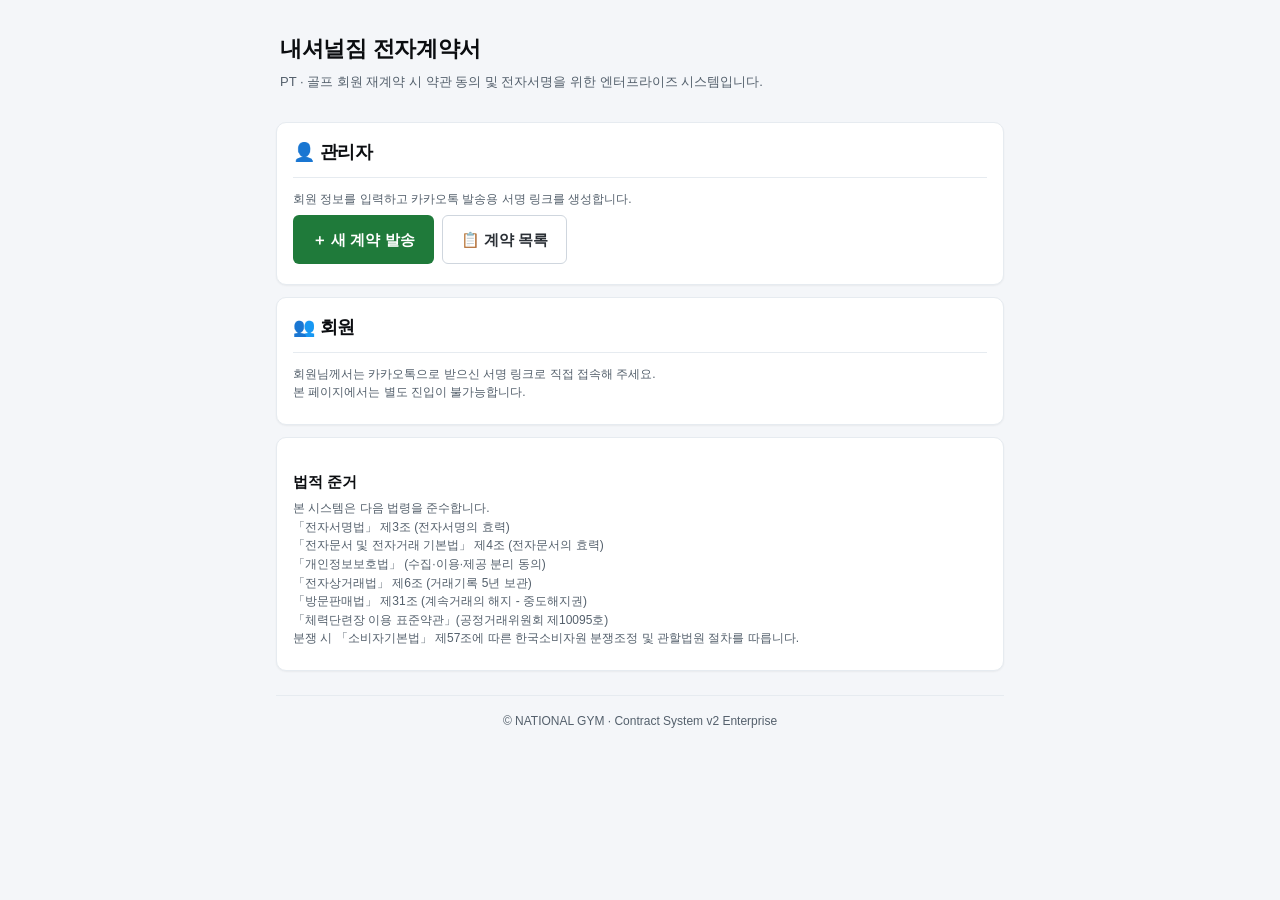
==== index.html @ 3b11f5cb "feat(contract): v2 Enterprise — checkbox consent, identity gate, audit hardening 회원 동의 플로우와 무결성·법적 준" ====
<!doctype html>
<html lang="ko">
<head>
<meta charset="utf-8">
<meta name="viewport" content="width=device-width,initial-scale=1">
<meta name="theme-color" content="#1f7a3a">
<title>내셔널짐 전자계약서</title>
<link rel="stylesheet" href="./css/style.css">
</head>
<body>
<div class="container">
<header class="brand-bar">
  <h1>내셔널짐 전자계약서</h1>
  <p class="muted">PT · 골프 회원 재계약 시 약관 동의 및 전자서명을 위한 엔터프라이즈 시스템입니다.</p>
</header>

<section class="card">
  <h2>👤 관리자</h2>
  <p class="muted small">회원 정보를 입력하고 카카오톡 발송용 서명 링크를 생성합니다.</p>
  <p class="toolbar">
    <a class="btn-primary" href="./admin.html">＋ 새 계약 발송</a>
    <a class="btn-ghost" href="./list.html">📋 계약 목록</a>
  </p>
</section>

<section class="card">
  <h2>👥 회원</h2>
  <p class="muted small">회원님께서는 카카오톡으로 받으신 서명 링크로 직접 접속해 주세요.<br>
  본 페이지에서는 별도 진입이 불가능합니다.</p>
</section>

<section class="card">
  <h3>법적 준거</h3>
  <p class="muted small">
    본 시스템은 다음 법령을 준수합니다.<br>
    「전자서명법」 제3조 (전자서명의 효력)<br>
    「전자문서 및 전자거래 기본법」 제4조 (전자문서의 효력)<br>
    「개인정보보호법」 (수집·이용·제공 분리 동의)<br>
    「전자상거래법」 제6조 (거래기록 5년 보관)<br>
    「방문판매법」 제31조 (계속거래의 해지 - 중도해지권)<br>
    「체력단련장 이용 표준약관」(공정거래위원회 제10095호)<br>
    분쟁 시 「소비자기본법」 제57조에 따른 한국소비자원 분쟁조정 및 관할법원 절차를 따릅니다.
  </p>
</section>

<footer class="muted small" style="margin-top:24px; padding-top:16px; border-top:1px solid var(--ink-100); text-align:center">
  © NATIONAL GYM · Contract System v2 Enterprise
</footer>
</div>
</body>
</html>
---- css/style.css ----
/* =========================================================================
 * 내셔널짐 전자계약서 — Design System v2
 * - 모바일 우선 (95% 트래픽), 데스크탑 보조
 * - 다크/라이트 자동 대응은 보류 (계약서는 라이트 톤 고정)
 * - 인쇄/PDF 출력 별도 스타일
 * ========================================================================= */

:root {
  /* Brand */
  --pri-900: #0f1f15;
  --pri-700: #1f7a3a;
  --pri-600: #2a8c47;
  --pri-500: #2fa052;
  --pri-100: #e9f5ee;
  --pri-050: #f4faf6;

  /* Neutral */
  --ink-900: #0b0d10;
  --ink-700: #2b3036;
  --ink-500: #54606c;
  --ink-300: #8b96a3;
  --ink-200: #cfd6de;
  --ink-100: #e6ebf0;
  --ink-050: #f4f6f9;
  --bg: #ffffff;

  /* Semantic */
  --err: #c0392b;
  --err-bg: #fdecea;
  --warn: #b6741f;
  --warn-bg: #fff5e1;
  --info: #245a99;
  --info-bg: #e3eef9;
  --ok: var(--pri-700);
  --ok-bg: var(--pri-100);

  /* Layout */
  --radius-sm: 6px;
  --radius: 10px;
  --radius-lg: 14px;
  --shadow-sm: 0 1px 2px rgba(11,13,16,0.05);
  --shadow: 0 2px 8px rgba(11,13,16,0.08);
  --shadow-lg: 0 6px 24px rgba(11,13,16,0.10);

  /* Type */
  --font-base: -apple-system, BlinkMacSystemFont, 'Apple SD Gothic Neo',
               'Pretendard', 'Segoe UI', Roboto, 'Noto Sans KR', sans-serif;
  --font-mono: ui-monospace, SFMono-Regular, 'SF Mono', Consolas, 'Liberation Mono', Menlo, monospace;
}

* { box-sizing: border-box; }
html, body {
  margin: 0; padding: 0;
  font-family: var(--font-base);
  color: var(--ink-900); background: var(--ink-050);
  line-height: 1.55;
  -webkit-text-size-adjust: 100%;
  -webkit-font-smoothing: antialiased;
}
body { min-height: 100vh; }

.container {
  max-width: 760px; margin: 0 auto;
  padding: 16px 16px calc(16px + env(safe-area-inset-bottom));
}

/* ---------- Typography ---------- */
h1 { font-size: 22px; margin: 8px 0 4px; letter-spacing: -0.3px; font-weight: 700; }
h2 { font-size: 18px; margin: 0 0 10px; letter-spacing: -0.2px; font-weight: 700; }
h3 { font-size: 15px; margin: 16px 0 6px; font-weight: 600; color: var(--ink-900); }
h4 { font-size: 14px; margin: 12px 0 6px; font-weight: 600; color: var(--ink-700); }
p  { margin: 6px 0; }
hr { border: none; border-top: 1px solid var(--ink-100); margin: 16px 0; }

.muted { color: var(--ink-500); font-size: 13px; }
.small { font-size: 12px; }
.mono  { font-family: var(--font-mono); }
.text-center { text-align: center; }
.num { text-align: right; font-variant-numeric: tabular-nums; }

.error      { color: var(--err);  font-size: 13px; margin-top: 8px; }
.ok-text    { color: var(--ok);   font-size: 13px; margin-top: 8px; font-weight: 600; }
.warn-text  { color: var(--warn); font-size: 13px; margin-top: 8px; }

/* ---------- Form ---------- */
label {
  display: block; font-size: 13px; color: var(--ink-500);
  margin-top: 14px; font-weight: 500;
}
label > input, label > select, label > textarea { margin-top: 6px; }
input[type=text], input[type=tel], input[type=email],
input[type=date], input[type=number], input[type=password],
select, textarea {
  width: 100%; padding: 12px 14px;
  border: 1px solid var(--ink-200); border-radius: var(--radius-sm);
  font-size: 15px; font-family: inherit;
  background: var(--bg); color: var(--ink-900);
  transition: border-color 0.12s, box-shadow 0.12s;
  -webkit-appearance: none; appearance: none;
}
input:focus, select:focus, textarea:focus {
  outline: none;
  border-color: var(--pri-500);
  box-shadow: 0 0 0 3px var(--pri-100);
}
textarea { min-height: 88px; resize: vertical; }
.row { display: flex; gap: 8px; flex-wrap: wrap; }
.row > * { flex: 1 1 0; min-width: 0; }

/* ---------- Buttons ---------- */
button, .btn, .btn-primary, .btn-ghost, .btn-mini {
  display: inline-flex; align-items: center; justify-content: center; gap: 6px;
  padding: 12px 18px;
  border: 1px solid transparent; border-radius: var(--radius-sm);
  font-size: 15px; font-weight: 600;
  font-family: inherit; cursor: pointer;
  text-decoration: none;
  transition: background 0.12s, border-color 0.12s, color 0.12s, opacity 0.12s;
  user-select: none;
}
.btn-primary, button:not(.btn-ghost):not(.btn-mini):not(.rm) {
  background: var(--pri-700); color: #fff;
}
.btn-primary:hover, button:not(.btn-ghost):not(.btn-mini):not(.rm):hover {
  background: var(--pri-600);
}
.btn-ghost, button.secondary {
  background: #fff; color: var(--ink-700); border-color: var(--ink-200);
}
.btn-ghost:hover, button.secondary:hover { background: var(--ink-050); }

.btn-mini {
  padding: 6px 12px; font-size: 12px;
  background: #fff; color: var(--ink-700); border-color: var(--ink-200);
}
.btn-mini:hover { background: var(--ink-050); }

button:disabled, .btn:disabled { opacity: 0.5; cursor: not-allowed; }
button.block, .btn.block, .btn-primary.block, .btn-ghost.block {
  display: flex; width: 100%; margin-top: 8px;
}

/* ---------- Cards ---------- */
.card {
  background: #fff;
  border: 1px solid var(--ink-100);
  border-radius: var(--radius);
  padding: 16px;
  margin: 12px 0;
  box-shadow: var(--shadow-sm);
}
.card h2 {
  padding-bottom: 10px;
  border-bottom: 1px solid var(--ink-100);
  margin-bottom: 12px;
}

/* ---------- Brand Bar ---------- */
.brand-bar {
  padding: 16px 4px 12px;
  margin-bottom: 8px;
}
.brand-bar h1 { margin: 0; }

/* ---------- Stepper ---------- */
.stepper {
  position: sticky; top: 0; z-index: 30;
  background: rgba(255,255,255,0.92);
  backdrop-filter: saturate(180%) blur(8px);
  -webkit-backdrop-filter: saturate(180%) blur(8px);
  border-bottom: 1px solid var(--ink-100);
  padding: 12px 16px;
}
.stepper ol {
  display: flex; gap: 4px; justify-content: space-between;
  margin: 0; padding: 0; list-style: none;
  max-width: 760px; margin: 0 auto;
}
.stepper li {
  flex: 1; display: flex; flex-direction: column; align-items: center; gap: 4px;
  font-size: 11px; color: var(--ink-300);
  position: relative;
}
.stepper li:not(:last-child)::after {
  content: ''; position: absolute;
  top: 11px; right: -50%; width: 100%; height: 2px;
  background: var(--ink-100); z-index: 0;
}
.stepper li .dot {
  width: 22px; height: 22px; border-radius: 50%;
  background: var(--ink-100); color: var(--ink-300);
  display: flex; align-items: center; justify-content: center;
  font-size: 11px; font-weight: 700; position: relative; z-index: 1;
  transition: background 0.2s, color 0.2s;
}
.stepper li b { font-size: 10px; font-weight: 500; }
.stepper li.done .dot { background: var(--pri-700); color: #fff; }
.stepper li.done::after { background: var(--pri-700); }
.stepper li.active .dot { background: var(--pri-700); color: #fff; box-shadow: 0 0 0 4px var(--pri-100); }
.stepper li.active b { color: var(--pri-700); font-weight: 700; }
.stepper li.done b { color: var(--pri-700); }

/* ---------- Sign page main area ---------- */
.sign-page { background: var(--ink-050); }
.sign-main { padding-bottom: 120px; }

/* Hero card */
.hero-card {
  background: linear-gradient(135deg, var(--pri-050), #fff);
  border: 1px solid var(--pri-100);
}
.hero-tag {
  display: inline-block; font-size: 11px; font-weight: 700;
  letter-spacing: 1px; padding: 4px 10px;
  background: var(--pri-700); color: #fff;
  border-radius: 20px; margin: 0 0 8px;
}

.guide-list { padding-left: 22px; margin: 8px 0 12px; }
.guide-list li { padding: 4px 0; font-size: 14px; }
.guide-list b { color: var(--pri-700); }

/* ---------- Sticky CTA ---------- */
.sticky-cta {
  position: fixed; left: 0; right: 0; bottom: 0;
  background: rgba(255,255,255,0.98);
  backdrop-filter: saturate(180%) blur(8px);
  -webkit-backdrop-filter: saturate(180%) blur(8px);
  border-top: 1px solid var(--ink-100);
  padding: 12px 16px calc(12px + env(safe-area-inset-bottom));
  display: flex; gap: 8px;
  z-index: 40;
}
.sticky-cta button {
  flex: 1; padding: 14px;
}
.sticky-cta.two button:first-child { flex: 0 0 30%; }
.sticky-cta.two button:last-child  { flex: 1; }

/* ---------- Terms scroll ---------- */
.terms-scroll {
  height: 360px; overflow-y: auto;
  border: 1px solid var(--ink-200);
  border-radius: var(--radius-sm);
  background: #fff;
  padding: 14px 16px;
  font-size: 13.5px; line-height: 1.75;
  scroll-behavior: smooth;
  -webkit-overflow-scrolling: touch;
}
.terms-scroll h3 { margin-top: 16px; }
.terms-scroll h3.hl-refund { color: var(--err); background: #fff4f3; padding: 6px 10px; border-radius: var(--radius-sm); margin-top: 18px; }
.terms-scroll ol, .terms-scroll ul { padding-left: 22px; margin: 6px 0; }
.terms-scroll ol li, .terms-scroll ul li { padding: 2px 0; }
.terms-scroll table {
  width: 100%; border-collapse: collapse; font-size: 12px; margin-top: 8px;
}
.terms-scroll table th, .terms-scroll table td {
  border: 1px solid var(--ink-200); padding: 6px 8px; vertical-align: top;
}
.terms-scroll table th { background: var(--ink-050); font-weight: 600; }
.terms-scroll .hl-tag {
  display: inline-block; font-size: 10px; padding: 2px 8px;
  background: var(--err); color: #fff; border-radius: 10px; margin-left: 6px;
  vertical-align: middle; font-weight: 700;
}
.terms-scroll .hl-box {
  background: #fff4f3; border-left: 3px solid var(--err);
  padding: 10px 12px; border-radius: var(--radius-sm); margin: 8px 0;
  font-size: 13px;
}
.terms-sentinel { height: 2px; }

.terms-progress {
  height: 6px; background: var(--ink-100); border-radius: 3px;
  overflow: hidden; margin-top: 10px;
}
.terms-progress span {
  display: block; height: 100%;
  background: linear-gradient(90deg, var(--pri-500), var(--pri-700));
  width: 0; transition: width 0.2s;
}

/* ---------- Alert boxes ---------- */
.alert-box {
  background: var(--info-bg); border-left: 4px solid var(--info);
  padding: 12px 14px; border-radius: var(--radius-sm); margin: 8px 0 12px;
  font-size: 13px;
}
.alert-box b { display: block; font-size: 14px; margin-bottom: 4px; color: var(--info); }
.alert-box p { margin: 0; }
.alert-box.done { background: var(--ok-bg); border-left-color: var(--ok); }
.alert-box.done b { color: var(--ok); }

.highlight-box {
  background: linear-gradient(180deg, #fffaf2 0%, #fff 100%);
  border: 1px solid #f2dcb0;
}
.highlight-box h3 { color: var(--warn); margin-top: 0; }

/* ---------- Agreements ---------- */
.agreements-all { padding: 8px 0 4px; }
.all-toggle {
  display: flex; align-items: center; gap: 10px;
  margin: 0; padding: 12px;
  background: var(--pri-050); border: 1px solid var(--pri-100);
  border-radius: var(--radius-sm); cursor: pointer;
}
.all-toggle input { width: 20px; height: 20px; flex: 0 0 auto; accent-color: var(--pri-700); }
.all-toggle span { font-size: 14px; }

.agreement-group { margin-top: 14px; }
.agreement-group h4 {
  font-size: 13px; color: var(--ink-700);
  display: flex; align-items: center; gap: 6px;
  margin: 8px 0 6px;
}
.req-tag {
  font-size: 10px; padding: 2px 6px;
  background: var(--err); color: #fff; border-radius: 10px;
  font-weight: 700;
}

.agreement-row {
  display: flex; align-items: flex-start; gap: 10px;
  margin: 6px 0; padding: 10px 8px;
  border-radius: var(--radius-sm); cursor: pointer;
  transition: background 0.12s;
}
.agreement-row:hover { background: var(--ink-050); }
.agreement-row input {
  width: 20px; height: 20px; flex: 0 0 auto; margin-top: 1px;
  accent-color: var(--pri-700);
}
.agreement-row .ag-text { flex: 1; font-size: 13.5px; line-height: 1.55; }
.req-mark { color: var(--err); font-weight: 700; }
.opt-mark { color: var(--ink-300); font-weight: 500; }

.legal-notice {
  background: var(--ok-bg); border-left: 3px solid var(--ok);
  padding: 10px 12px; border-radius: var(--radius-sm);
  font-size: 13px; margin: 0;
}

/* ---------- Done page ---------- */
.done-card { text-align: center; padding: 28px 16px; }
.big-check {
  width: 72px; height: 72px; border-radius: 50%;
  background: var(--ok); color: #fff;
  font-size: 38px; line-height: 72px; font-weight: 700;
  margin: 0 auto 12px;
  box-shadow: 0 4px 14px rgba(31,122,58,0.3);
}

/* ---------- Error card ---------- */
.error-card {
  border-left: 4px solid var(--err);
  background: var(--err-bg);
}
.error-title { color: var(--err); margin-top: 0; }

/* ---------- Spinner ---------- */
.spinner {
  display: inline-block; width: 32px; height: 32px;
  border: 3px solid var(--ink-100);
  border-top-color: var(--pri-700);
  border-radius: 50%;
  animation: spin 0.8s linear infinite;
  margin: 8px auto;
}
@keyframes spin { to { transform: rotate(360deg); } }

/* ---------- Tables ---------- */
table.data {
  width: 100%; border-collapse: collapse; font-size: 13px;
}
table.data th, table.data td {
  border-bottom: 1px solid var(--ink-100);
  padding: 10px 8px; text-align: left; vertical-align: top;
}
table.data th { color: var(--ink-500); font-weight: 500; }
table.data.kv th { width: 32%; }
table.data.items thead th { background: var(--ink-050); }
table.data.items .total th { border-top: 2px solid var(--ink-200); font-weight: 700; color: var(--ink-900); }

/* List page */
.data-list tbody tr:hover { background: var(--ink-050); }
.data-list .row-warn { background: #fff8e6; }
.data-list .row-warn:hover { background: #fff2d5; }

/* ---------- Status tags ---------- */
.status-tag, .tag {
  display: inline-block; padding: 3px 10px; border-radius: 12px;
  font-size: 11px; font-weight: 700;
  background: var(--ink-100); color: var(--ink-500);
  vertical-align: middle;
}
.status-tag.s-signed   { background: var(--ok-bg);   color: var(--ok); }
.status-tag.s-viewed   { background: var(--info-bg); color: var(--info); }
.status-tag.s-identified{ background: #f0e6f7; color: #6a3a8c; }
.status-tag.s-sent     { background: var(--warn-bg); color: var(--warn); }
.status-tag.s-pending  { background: var(--ink-100); color: var(--ink-500); }
.status-tag.s-expired  { background: var(--err-bg);  color: var(--err); }
.status-tag.s-canceled { background: var(--err-bg);  color: var(--err); }

.tag.signed   { background: var(--ok-bg);   color: var(--ok); }
.tag.viewed   { background: var(--info-bg); color: var(--info); }
.tag.sent     { background: var(--warn-bg); color: var(--warn); }
.tag.pending  { background: var(--ink-100); color: var(--ink-500); }
.tag.expired  { background: var(--err-bg);  color: var(--err); }
.tag.canceled { background: var(--err-bg);  color: var(--err); }

.badge-success {
  display: inline-block; padding: 6px 14px;
  background: var(--ok); color: #fff;
  border-radius: 20px; font-weight: 700; font-size: 12px;
}
.badge-info {
  display: inline-block; padding: 2px 8px;
  background: var(--info-bg); color: var(--info);
  border-radius: 10px; font-weight: 600; font-size: 11px;
}
.badge-warn {
  display: inline-block; padding: 2px 8px;
  background: var(--warn-bg); color: var(--warn);
  border-radius: 10px; font-weight: 700; font-size: 10px;
  vertical-align: middle;
}

/* ---------- Dashboard KPI ---------- */
.dash-grid {
  display: grid; grid-template-columns: repeat(4, 1fr); gap: 10px;
  margin: 12px 0;
}
.kpi-card {
  background: #fff; border: 1px solid var(--ink-100); border-radius: var(--radius);
  padding: 14px; cursor: pointer;
  display: flex; flex-direction: column; gap: 2px;
  transition: transform 0.12s, box-shadow 0.12s;
}
.kpi-card:hover { transform: translateY(-1px); box-shadow: var(--shadow); }
.kpi-label { font-size: 11px; color: var(--ink-500); font-weight: 600; }
.kpi-value { font-size: 24px; font-weight: 700; color: var(--ink-900); margin-top: 2px; }
.kpi-sub { font-size: 11px; color: var(--ink-500); }
.kpi-total   { border-left: 3px solid var(--ink-300); }
.kpi-pending { border-left: 3px solid var(--warn); }
.kpi-signed  { border-left: 3px solid var(--ok); }
.kpi-signed .kpi-value { color: var(--ok); }
.kpi-expired { border-left: 3px solid var(--err); }
.kpi-expired .kpi-value { color: var(--err); }

@media (max-width: 600px) {
  .dash-grid { grid-template-columns: repeat(2, 1fr); }
}

/* ---------- Filter bar ---------- */
.filter-bar {
  display: grid; gap: 8px;
  grid-template-columns: 2fr 1fr 1fr 1fr auto;
  margin-bottom: 8px;
}
.filter-bar input, .filter-bar select { padding: 10px 12px; }
@media (max-width: 700px) {
  .filter-bar {
    grid-template-columns: 1fr 1fr; grid-auto-rows: auto;
  }
  .filter-bar input { grid-column: span 2; }
  .filter-bar button { grid-column: span 2; }
}

/* ---------- Toolbar ---------- */
.flex-between {
  display: flex; justify-content: space-between; align-items: center;
  gap: 10px; flex-wrap: wrap;
}
.toolbar { display: flex; gap: 8px; flex-wrap: wrap; align-items: center; margin: 4px 0; }

/* ---------- Item row (admin) ---------- */
.item-row {
  display: grid; grid-template-columns: 2fr 1.2fr 1fr auto;
  gap: 6px; margin-top: 8px; align-items: end;
}
.item-row label { margin-top: 0; }
.item-row .rm { padding: 10px 14px; }
@media (max-width: 540px) {
  .item-row { grid-template-columns: 1fr 1fr; }
  .item-row .rm { grid-column: span 2; }
}

/* ---------- View page ---------- */
.view-page { background: var(--ink-050); }

.doc-cover {
  background: #fff; border: 1px solid var(--ink-100); border-radius: var(--radius-lg);
  padding: 28px 20px; margin: 12px 0;
  text-align: center;
  box-shadow: var(--shadow);
}
.cover-logo {
  font-size: 11px; letter-spacing: 4px; font-weight: 700;
  color: var(--pri-700); margin-bottom: 8px;
}
.cover-title { font-size: 22px; font-weight: 700; margin: 6px 0; }
.cover-version { color: var(--ink-500); font-size: 12px; margin: 4px 0; }
.cover-status { margin: 14px 0; }
.cover-meta { margin: 16px auto; text-align: left; max-width: 480px; }
.cover-meta th { width: 35%; }
.cover-qr { margin-top: 14px; }
.cover-qr img { width: 120px; height: 120px; border: 1px solid var(--ink-100); border-radius: 6px; }

.doc-section { background: #fff; }
.terms-snapshot {
  font-size: 13px; line-height: 1.7;
  padding: 12px 0;
}
.terms-snapshot h3 { margin-top: 14px; }
.terms-snapshot table { width: 100%; border-collapse: collapse; font-size: 12px; margin: 8px 0; }
.terms-snapshot table th, .terms-snapshot table td { border: 1px solid var(--ink-200); padding: 5px 7px; }
.terms-snapshot table th { background: var(--ink-050); }
.terms-snapshot .hl-box {
  background: #fff4f3; border-left: 3px solid var(--err);
  padding: 10px 12px; border-radius: var(--radius-sm); margin: 8px 0;
}

.agreed-list {
  padding-left: 8px; margin: 0; list-style: none;
}
.agreed-list li {
  padding: 6px 0; font-size: 13px;
  border-bottom: 1px dashed var(--ink-100);
}

.cert-card {
  background: linear-gradient(180deg, #f4faf6 0%, #fff 100%);
  border: 1px solid var(--pri-100);
}
.cert-card h2 { color: var(--pri-700); }
.cert-meta th { width: 38%; }
.legal-footnote {
  font-size: 11px; color: var(--ink-500); line-height: 1.6;
  border-top: 1px dashed var(--ink-200); padding-top: 10px; margin-top: 12px;
}

.audit-card { background: var(--ink-050); }
.audit-table th, .audit-table td { font-size: 12px; padding: 6px 8px; }
.audit-table th { background: var(--ink-100); }

/* ---------- Footer ---------- */
.sign-footer {
  text-align: center; padding: 20px 16px 40px;
  border-top: 1px solid var(--ink-100); margin-top: 20px;
  background: #fff;
}

/* ---------- Print / PDF ---------- */
@media print {
  html, body { background: #fff !important; }
  .stepper, .sticky-cta, .sign-footer, .brand-bar, .toolbar,
  .no-print, .audit-card, button, .btn-primary, .btn-ghost, .btn-mini { display: none !important; }
  .container { max-width: none; padding: 0; }
  .card, .doc-cover, .doc-section { box-shadow: none; border: 1px solid #ccc; page-break-inside: avoid; }
  .terms-snapshot { max-height: none !important; overflow: visible !important; }
  .terms-scroll { height: auto !important; overflow: visible !important; border: 1px solid #ccc; }
}

/* ---------- Misc ---------- */
.policy-list, .deduction-list { padding-left: 22px; margin: 6px 0; font-size: 13px; }
.policy-list li, .deduction-list li { padding: 2px 0; }
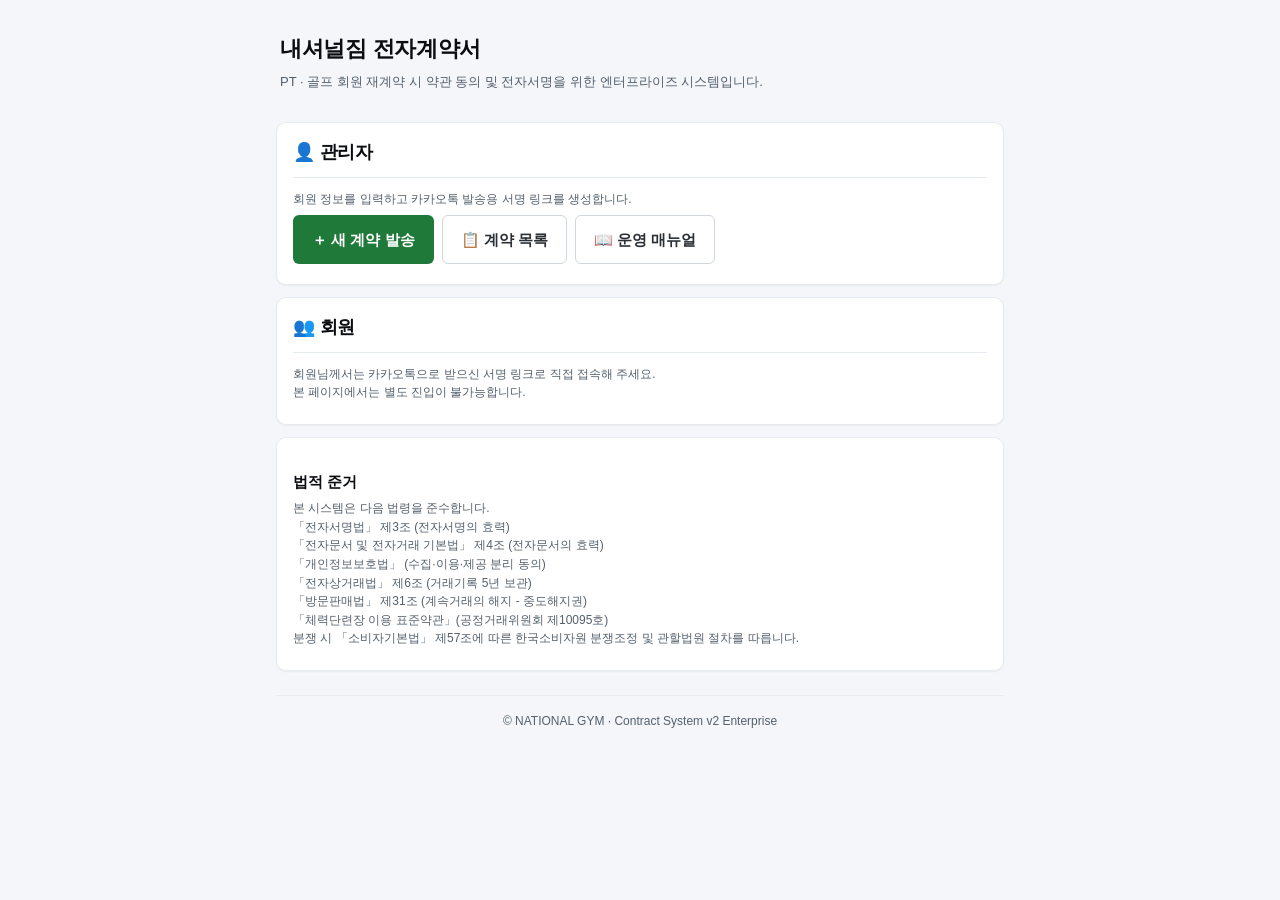
==== commit a2ab618c: "docs(contract): add staff operations manual (markdown + printable HTML) 직원 배포용 운영 매뉴얼 추가.  - docs/운영" ====
--- a/index.html
+++ b/index.html
@@ -20,6 +20,7 @@
   <p class="toolbar">
     <a class="btn-primary" href="./admin.html">＋ 새 계약 발송</a>
     <a class="btn-ghost" href="./list.html">📋 계약 목록</a>
+    <a class="btn-ghost" href="./manual.html">📖 운영 매뉴얼</a>
   </p>
 </section>
 
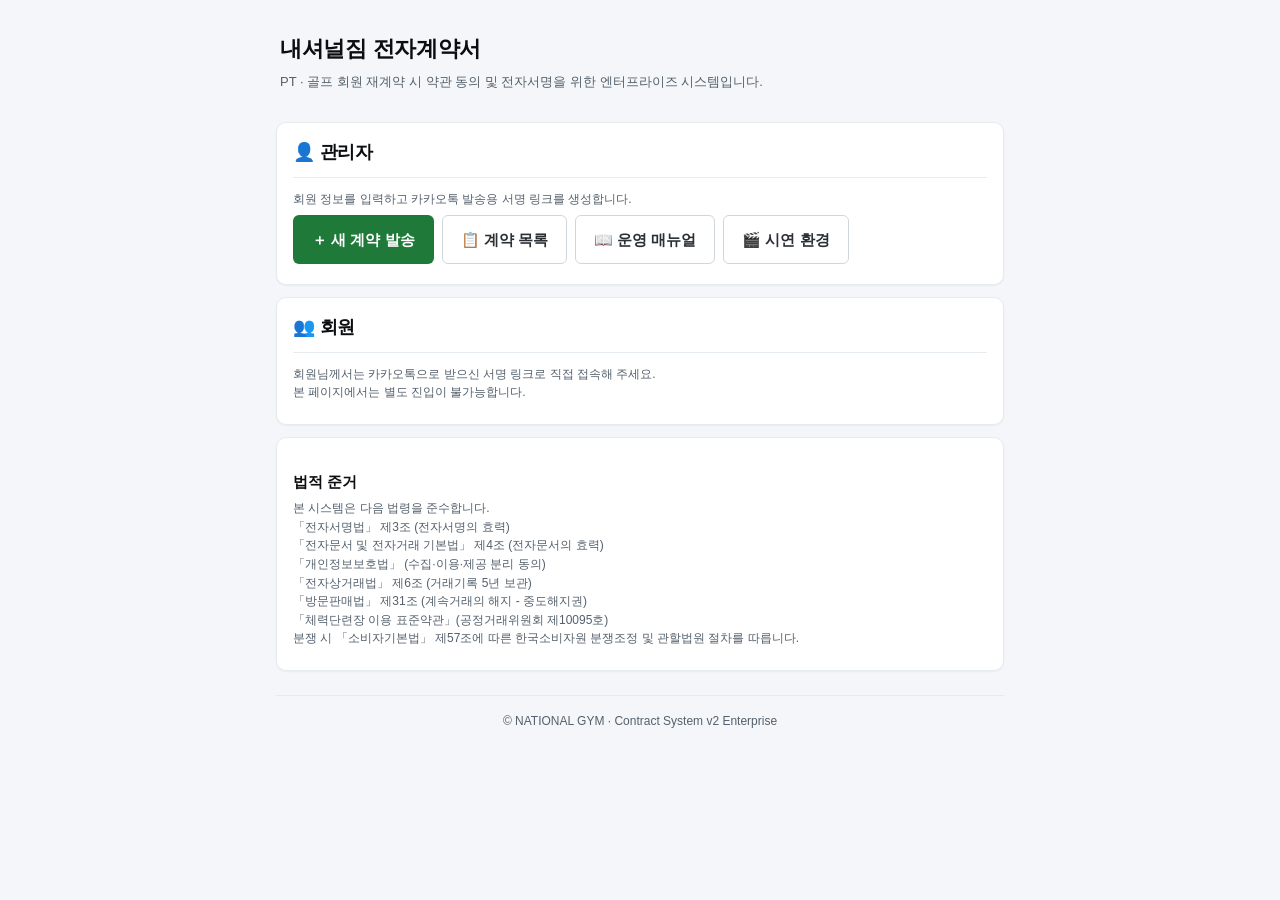
==== commit ad864f8e: "feat(contract): add /demo.html — staff meeting simulation (no backend) 직원 미팅용 시연 환경. Supabase 연결 없이 " ====
--- a/index.html
+++ b/index.html
@@ -21,6 +21,7 @@
     <a class="btn-primary" href="./admin.html">＋ 새 계약 발송</a>
     <a class="btn-ghost" href="./list.html">📋 계약 목록</a>
     <a class="btn-ghost" href="./manual.html">📖 운영 매뉴얼</a>
+    <a class="btn-ghost" href="./demo.html">🎬 시연 환경</a>
   </p>
 </section>
 
